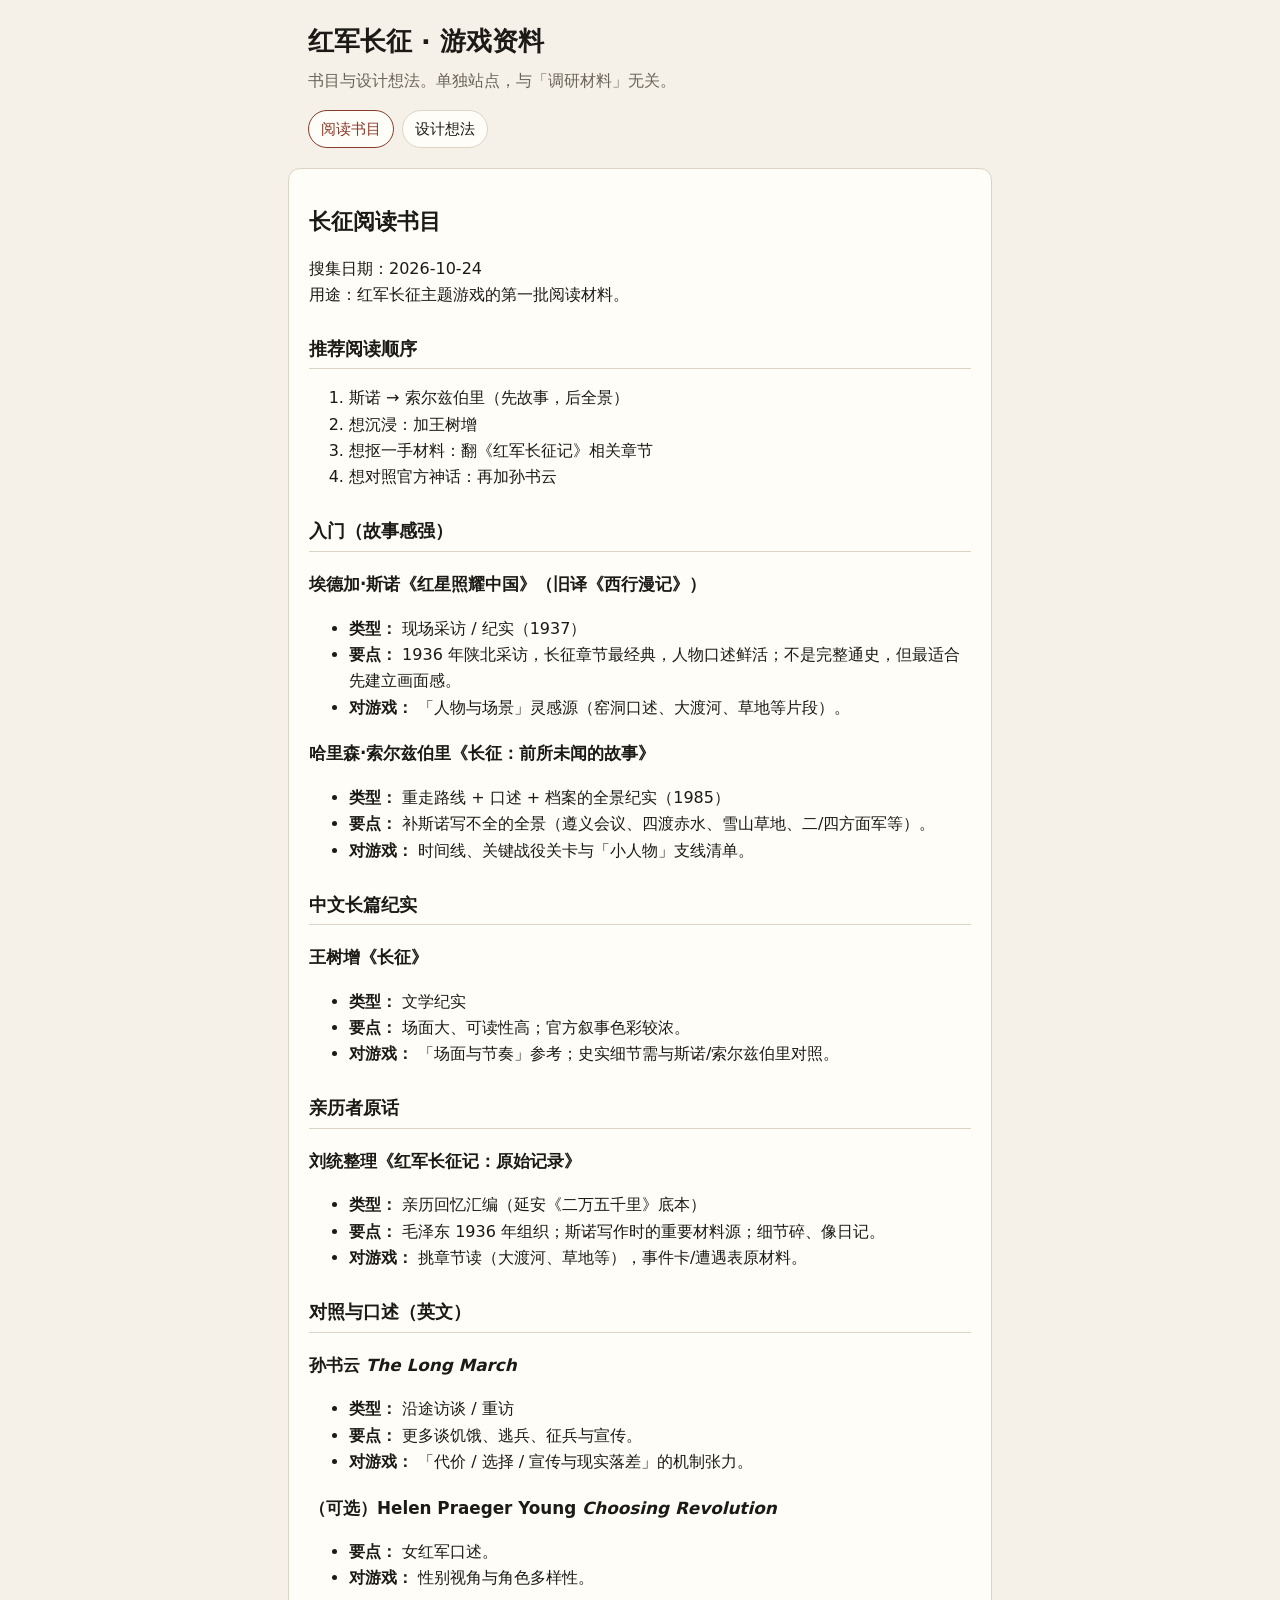
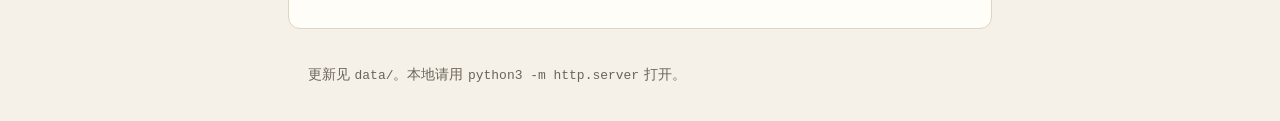
==== index.html @ 713641db "把长征游戏资料静态站放到仓库根目录 浏览器直接读 data/books.md 与 data/ideas.md；导航为阅读书目和设计想法；noindex，且不经 Jekyll。  Co-authored" ====
<!DOCTYPE html>
<html lang="zh-CN">
<head>
  <meta charset="utf-8" />
  <meta name="viewport" content="width=device-width, initial-scale=1" />
  <meta name="robots" content="noindex, nofollow" />
  <title>红军长征 · 游戏资料</title>
  <link rel="stylesheet" href="css/style.css" />
</head>
<body>
  <header class="site-header">
    <h1>红军长征 · 游戏资料</h1>
    <p class="tagline">书目与设计想法。单独站点，与「调研材料」无关。</p>
    <nav id="nav" class="nav"></nav>
  </header>
  <main id="main" class="main">
    <p class="muted">加载中…</p>
  </main>
  <footer class="site-footer">
    <p>更新见 <code>data/</code>。本地请用 <code>python3 -m http.server</code> 打开。</p>
  </footer>
  <script src="js/vendor/marked.umd.js"></script>
  <script src="js/app.js"></script>
</body>
</html>
---- css/style.css ----
:root {
  --bg: #f6f1e8;
  --ink: #1c1a16;
  --muted: #6b6458;
  --card: #fffdf8;
  --line: #ddd4c4;
  --accent: #8b3a2a;
}
* { box-sizing: border-box; }
body {
  margin: 0;
  font-family: "IBM Plex Sans", "Noto Sans SC", system-ui, sans-serif;
  background: var(--bg);
  color: var(--ink);
  line-height: 1.65;
}
.site-header, .main, .site-footer {
  max-width: 44rem;
  margin: 0 auto;
  padding: 1.25rem 1.25rem;
}
.site-header h1 { margin: 0 0 0.35rem; font-size: 1.6rem; }
.tagline { margin: 0 0 1rem; color: var(--muted); }
.nav { display: flex; flex-wrap: wrap; gap: 0.5rem; }
.nav a {
  text-decoration: none;
  color: var(--ink);
  background: var(--card);
  border: 1px solid var(--line);
  padding: 0.35rem 0.75rem;
  border-radius: 999px;
  font-size: 0.95rem;
}
.nav a.active { border-color: var(--accent); color: var(--accent); }
.main {
  background: var(--card);
  border: 1px solid var(--line);
  border-radius: 12px;
  min-height: 12rem;
}
.main h1 { font-size: 1.35rem; }
.main h2 { font-size: 1.15rem; margin-top: 1.6rem; border-bottom: 1px solid var(--line); padding-bottom: 0.25rem; }
.main h3 { font-size: 1.05rem; margin-top: 1.2rem; }
.muted { color: var(--muted); }
.site-footer { color: var(--muted); font-size: 0.9rem; }
code { font-size: 0.9em; }
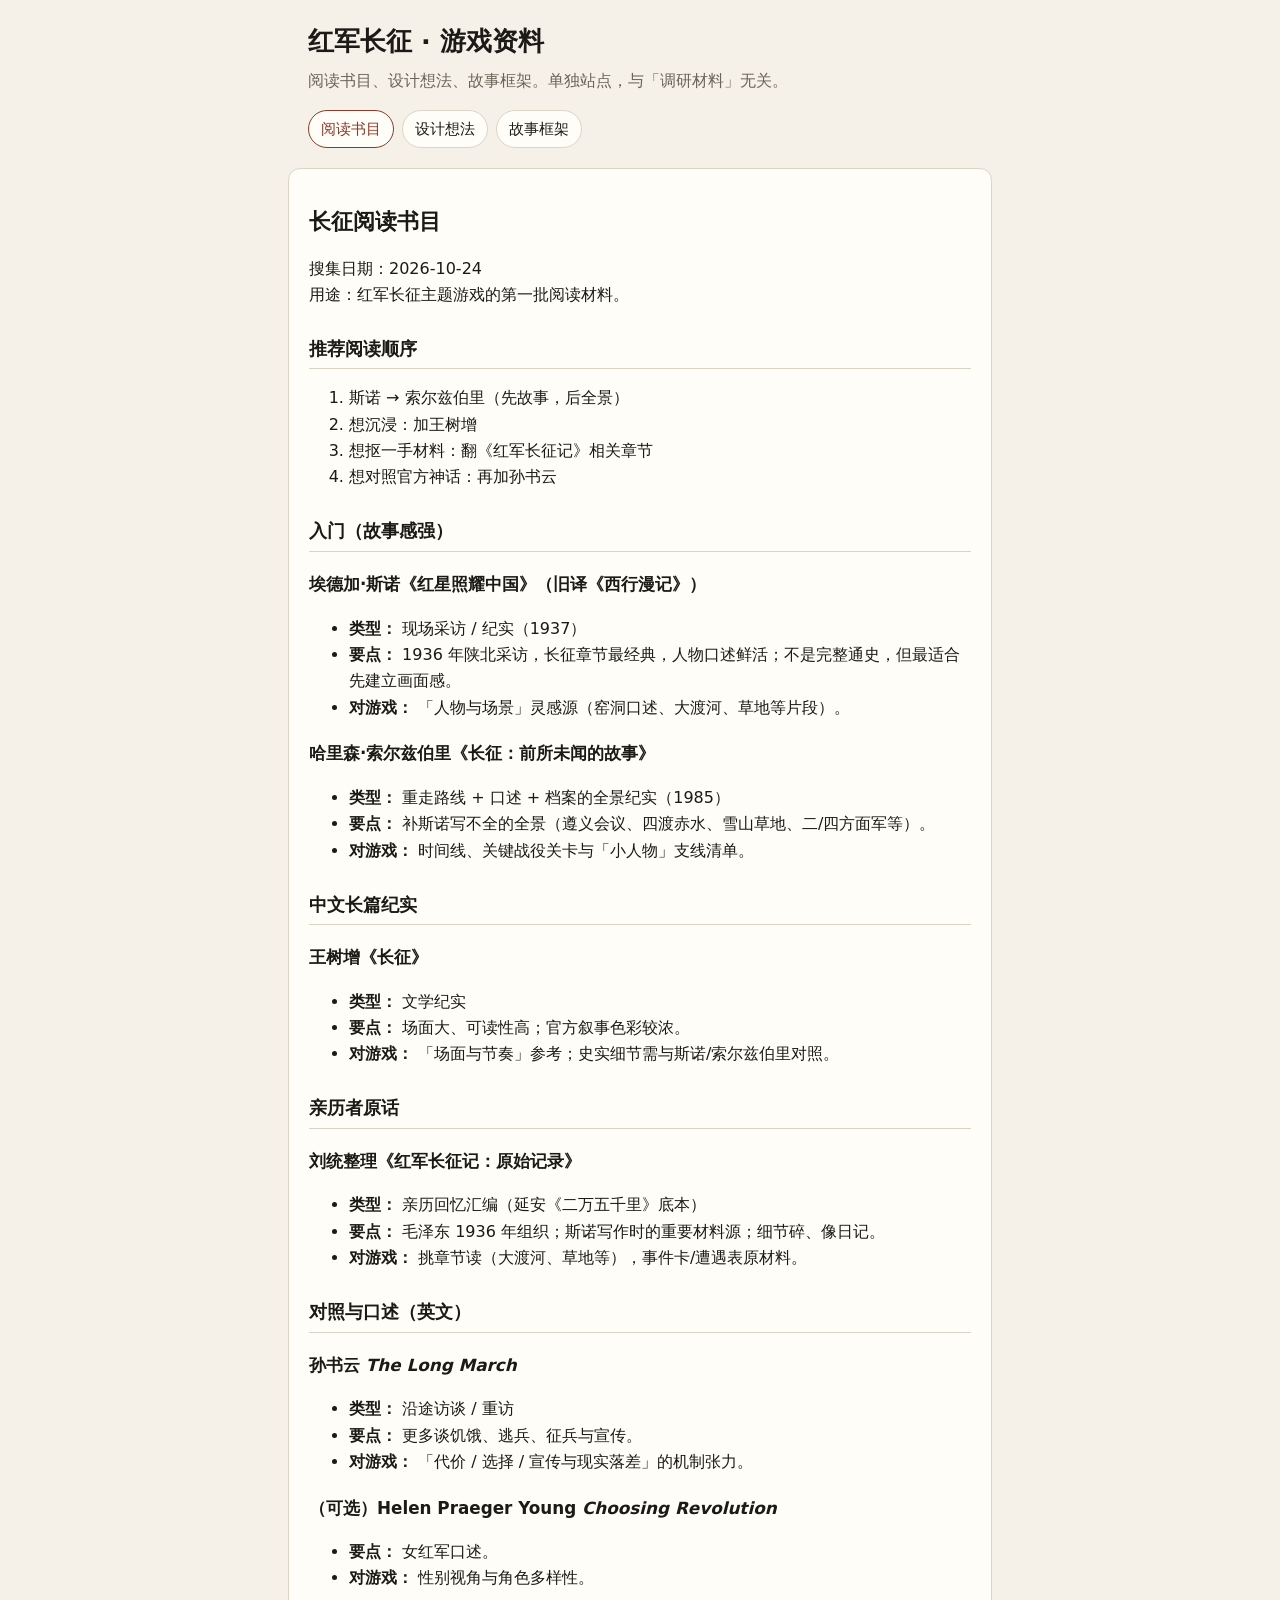
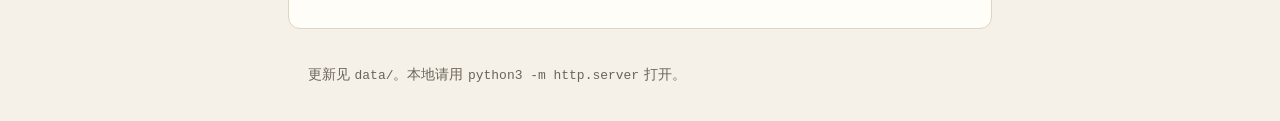
==== commit 18739ef6: "页头说明补上故事框架 站点不只是书目和设计想法，页头和 README 开篇一并写上阅读书目、设计想法、故事框架。  Co-authored-by: xingchen-ian <xingchen-ian" ====
--- a/index.html
+++ b/index.html
@@ -10,7 +10,7 @@
 <body>
   <header class="site-header">
     <h1>红军长征 · 游戏资料</h1>
-    <p class="tagline">书目与设计想法。单独站点，与「调研材料」无关。</p>
+    <p class="tagline">阅读书目、设计想法、故事框架。单独站点，与「调研材料」无关。</p>
     <nav id="nav" class="nav"></nav>
   </header>
   <main id="main" class="main">
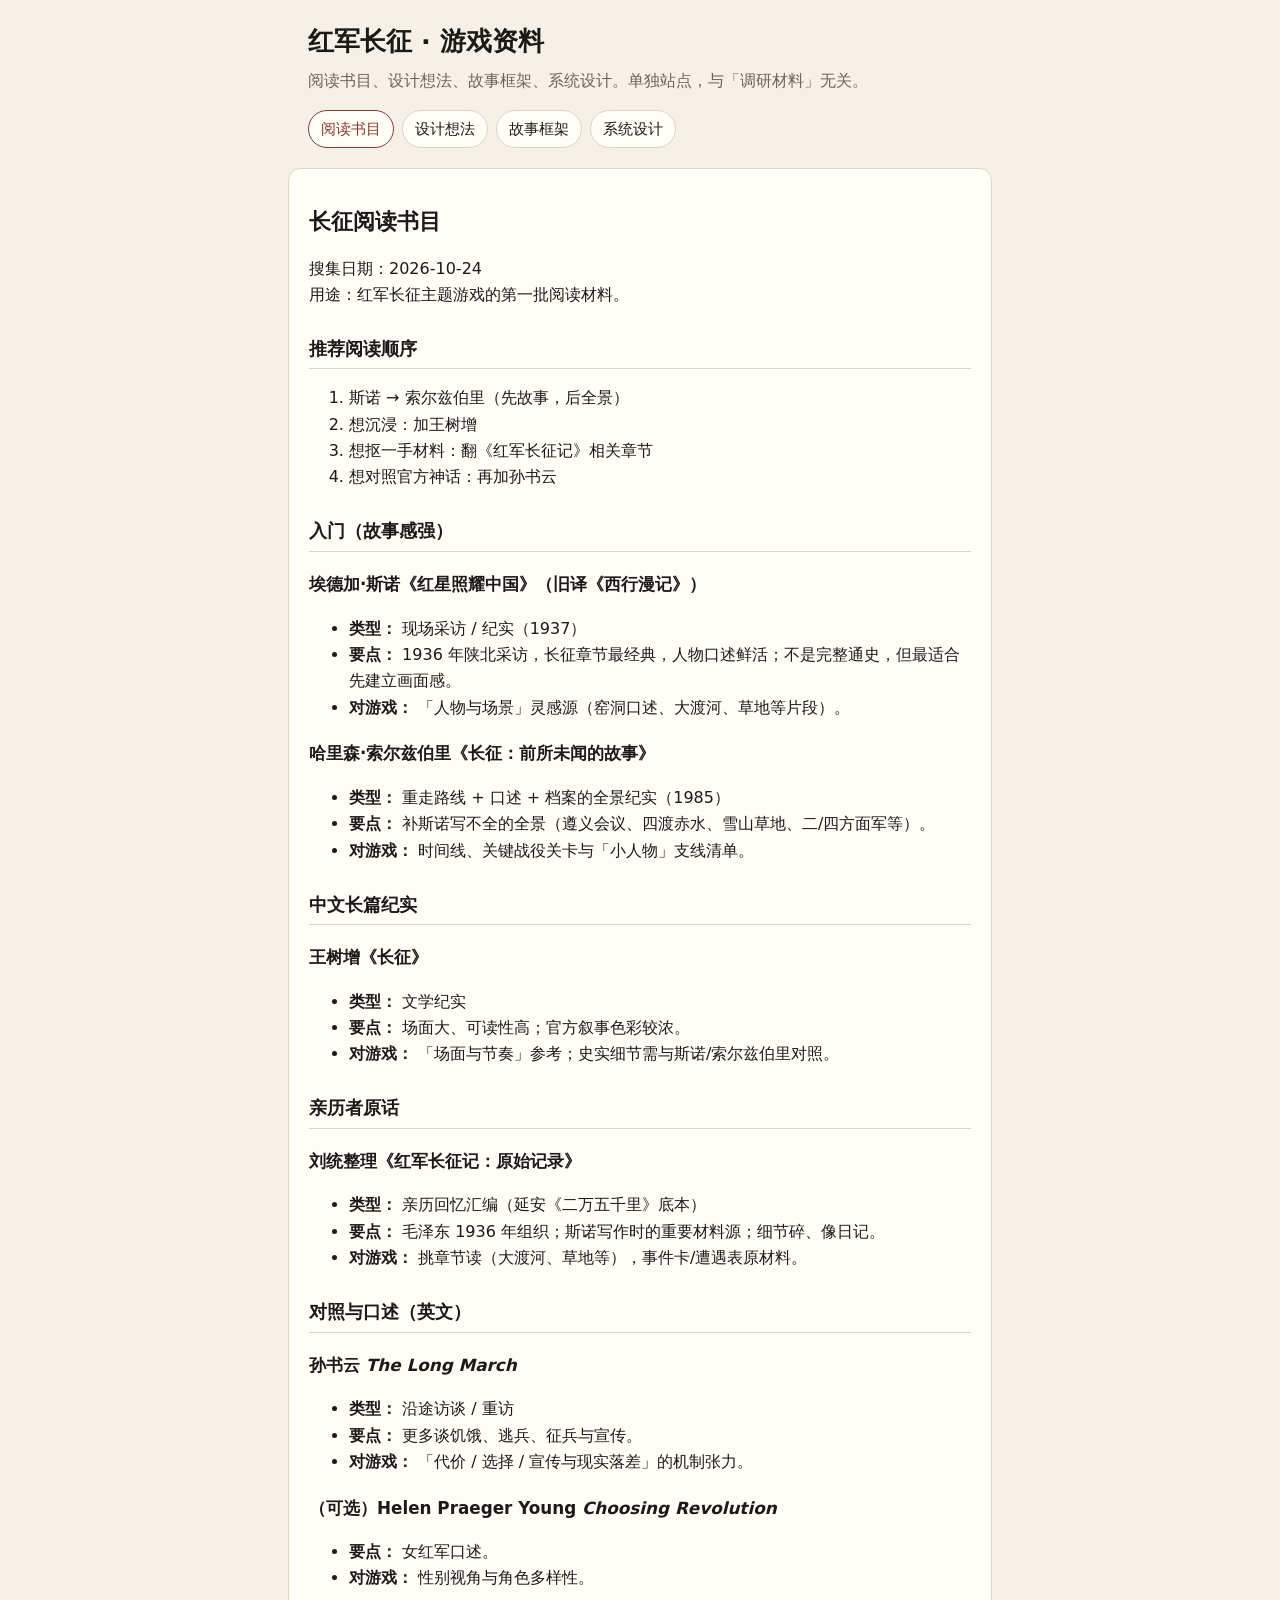
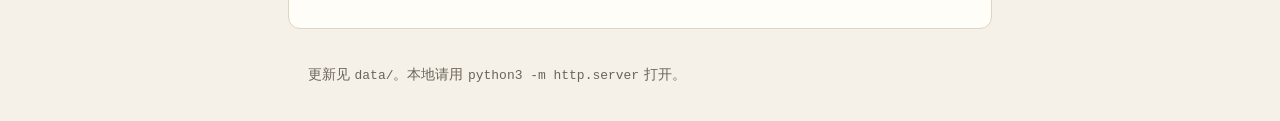
==== commit cea3efc2: "加入系统设计资料页 把系统设计总纲放进静态站第四项导航，页头和 README 一并写上系统设计。表格补上边框，方便在窄栏里读。  Co-authored-by: xingchen-ian <xingc" ====
--- a/index.html
+++ b/index.html
@@ -10,7 +10,7 @@
 <body>
   <header class="site-header">
     <h1>红军长征 · 游戏资料</h1>
-    <p class="tagline">阅读书目、设计想法、故事框架。单独站点，与「调研材料」无关。</p>
+    <p class="tagline">阅读书目、设计想法、故事框架、系统设计。单独站点，与「调研材料」无关。</p>
     <nav id="nav" class="nav"></nav>
   </header>
   <main id="main" class="main">
--- a/css/style.css
+++ b/css/style.css
@@ -44,3 +44,23 @@
 .muted { color: var(--muted); }
 .site-footer { color: var(--muted); font-size: 0.9rem; }
 code { font-size: 0.9em; }
+.main table {
+  width: 100%;
+  border-collapse: collapse;
+  font-size: 0.92rem;
+  margin: 0.75rem 0 1rem;
+}
+.main th,
+.main td {
+  border: 1px solid var(--line);
+  padding: 0.35rem 0.55rem;
+  text-align: left;
+  vertical-align: top;
+}
+.main th { background: #f3eee4; }
+.main pre {
+  overflow-x: auto;
+  background: var(--bg);
+  padding: 0.75rem 1rem;
+  border-radius: 8px;
+}
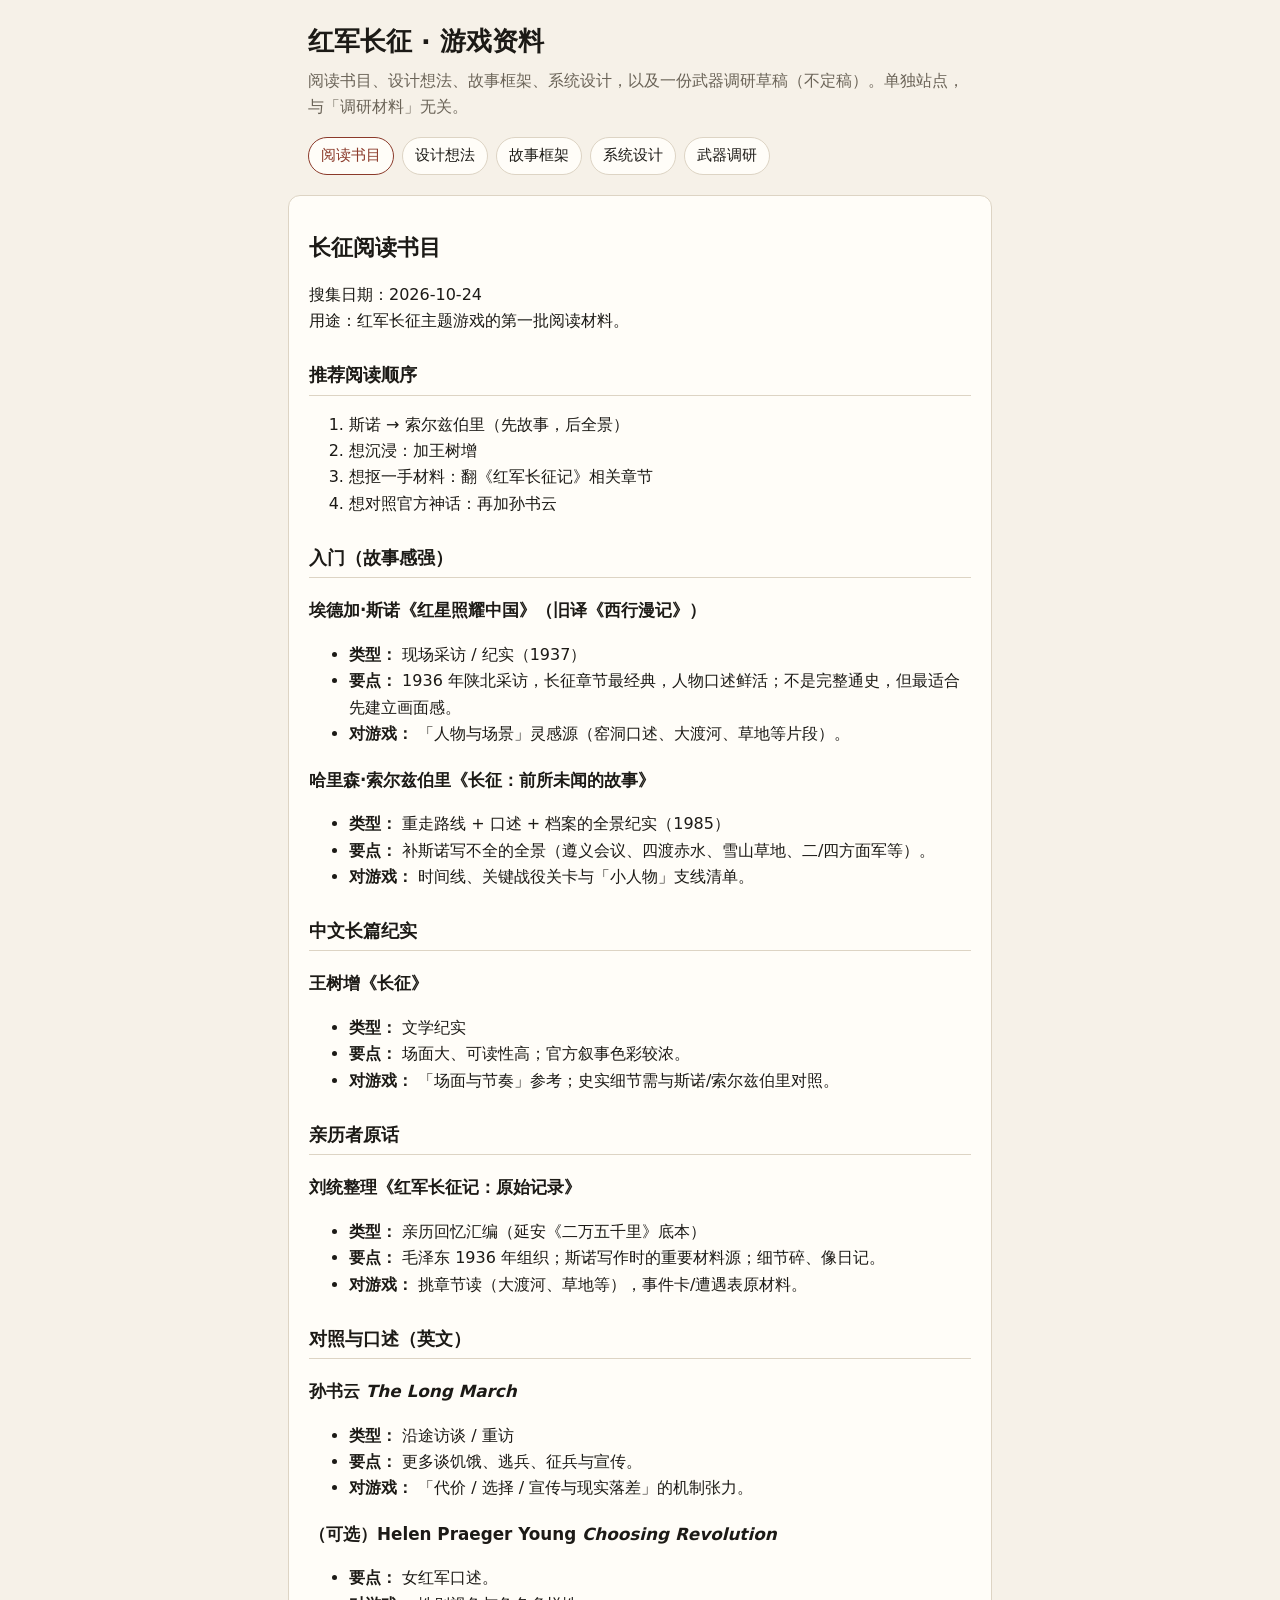
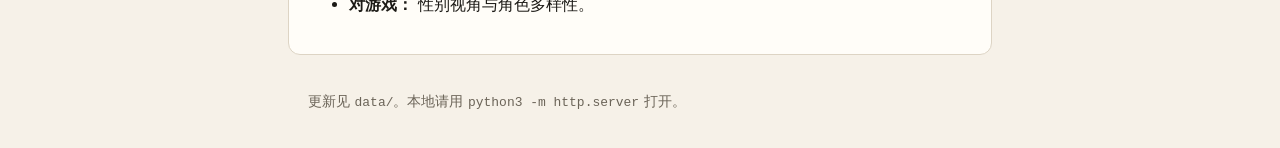
==== commit f4f3f683: "加入武器调研草稿页，并配上可核验许可的实物照片 资料站增加 #/weapons，正文沿用调研草稿，图片来自维基共享资源并写明作者与许可。  Co-authored-by: xingchen-ian <" ====
--- a/index.html
+++ b/index.html
@@ -10,7 +10,7 @@
 <body>
   <header class="site-header">
     <h1>红军长征 · 游戏资料</h1>
-    <p class="tagline">阅读书目、设计想法、故事框架、系统设计。单独站点，与「调研材料」无关。</p>
+    <p class="tagline">阅读书目、设计想法、故事框架、系统设计，以及一份武器调研草稿（不定稿）。单独站点，与「调研材料」无关。</p>
     <nav id="nav" class="nav"></nav>
   </header>
   <main id="main" class="main">
--- a/css/style.css
+++ b/css/style.css
@@ -58,9 +58,30 @@
   vertical-align: top;
 }
 .main th { background: #f3eee4; }
+.main th:first-child,
+.main td:first-child { width: 8.5em; }
 .main pre {
   overflow-x: auto;
   background: var(--bg);
   padding: 0.75rem 1rem;
   border-radius: 8px;
 }
+.main figure {
+  margin: 1rem 0 1.25rem;
+}
+.main figure img {
+  display: block;
+  width: 100%;
+  max-width: 100%;
+  height: auto;
+  background: var(--bg);
+  border: 1px solid var(--line);
+  border-radius: 8px;
+}
+.main figcaption {
+  margin-top: 0.45rem;
+  color: var(--muted);
+  font-size: 0.88rem;
+  line-height: 1.55;
+}
+.main figcaption a { color: var(--accent); }
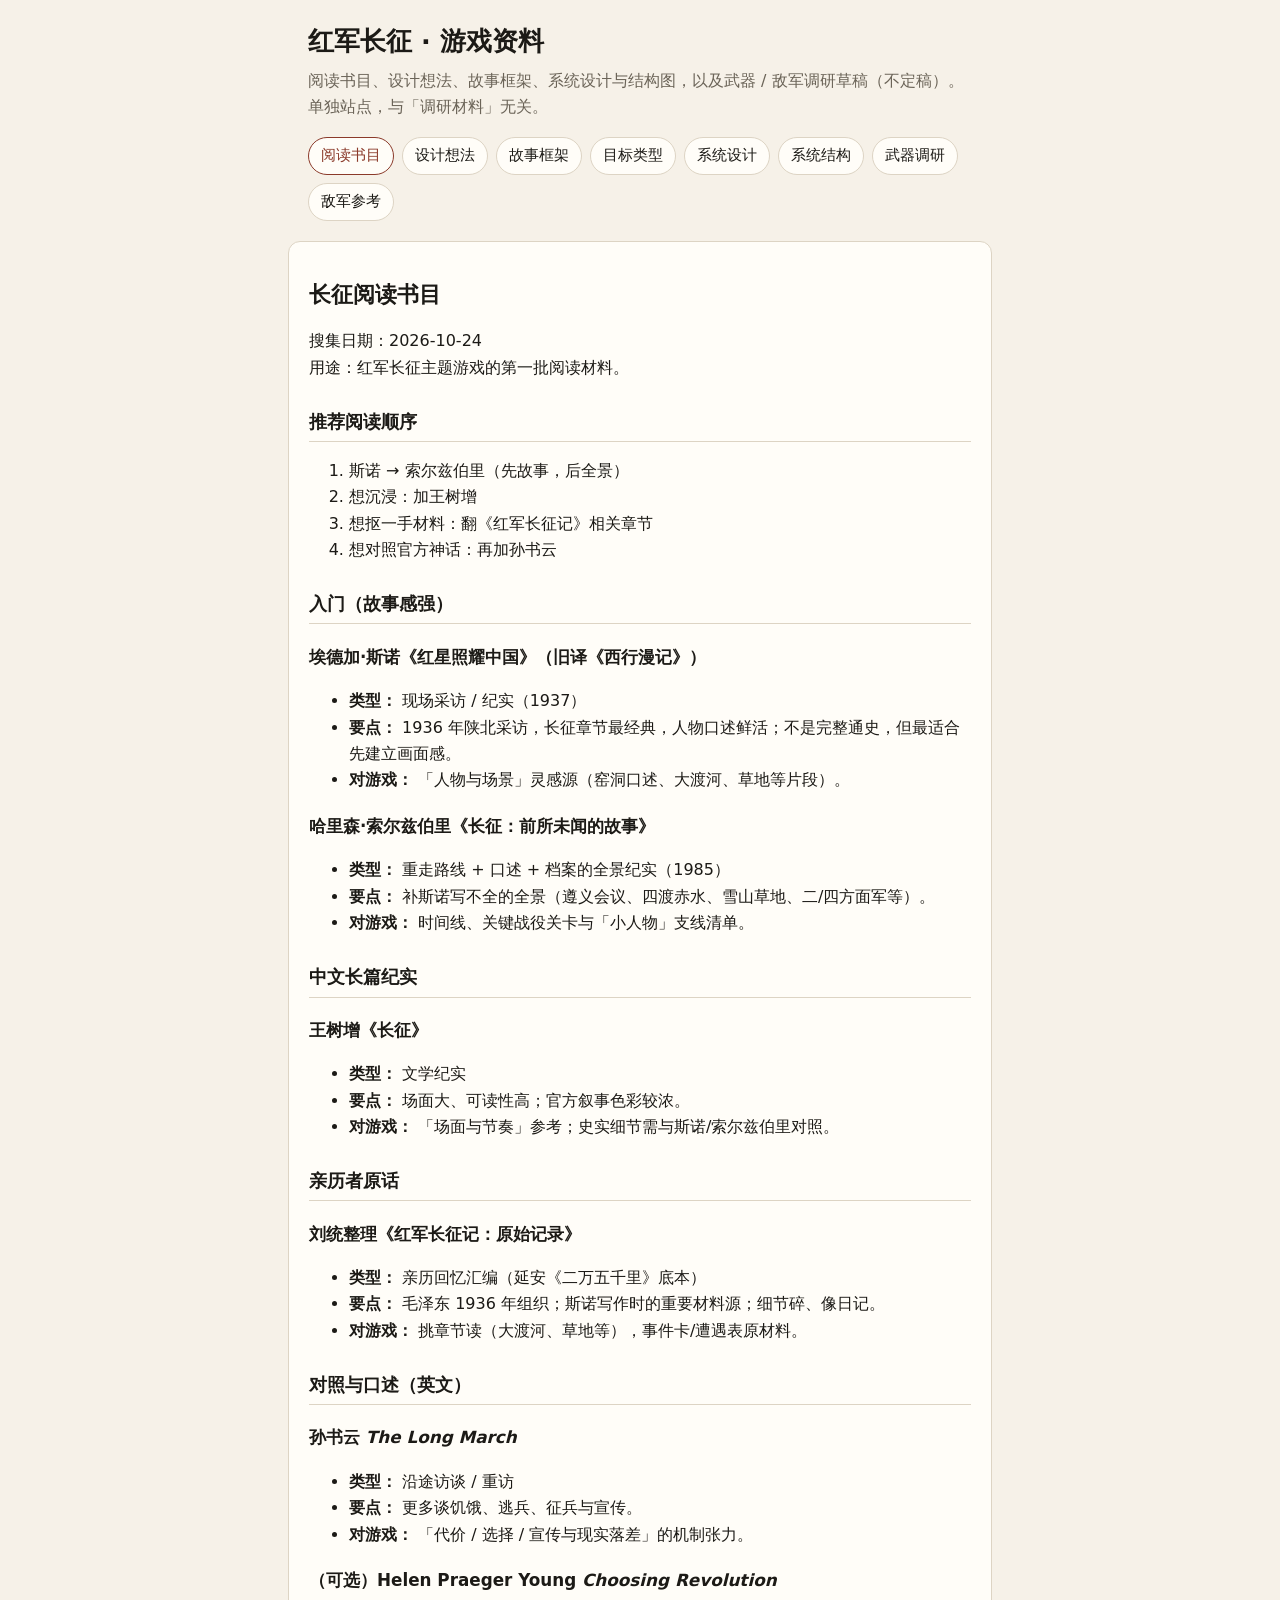
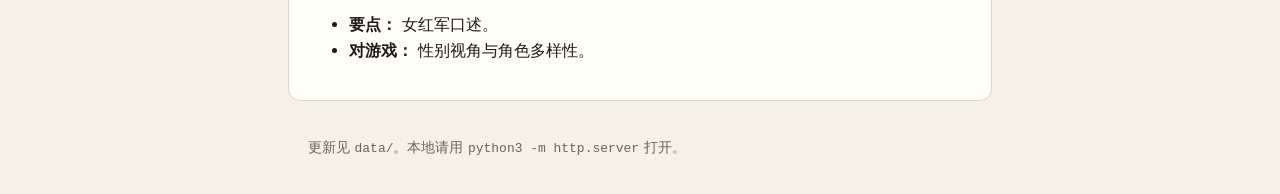
==== commit d7b9bb00: "资料站接入 Red Ribbon 系统结构图页 在现有 hash 路由 SPA 增加「系统结构」导航，复用站点壳并保留三层图、点选说明与对照表交互；不并入 web-proto 玩法代码。  Co-au" ====
--- a/index.html
+++ b/index.html
@@ -6,11 +6,12 @@
   <meta name="robots" content="noindex, nofollow" />
   <title>红军长征 · 游戏资料</title>
   <link rel="stylesheet" href="css/style.css" />
+  <link rel="stylesheet" href="css/system-map.css" />
 </head>
 <body>
   <header class="site-header">
     <h1>红军长征 · 游戏资料</h1>
-    <p class="tagline">阅读书目、设计想法、故事框架、系统设计，以及一份武器调研草稿（不定稿）。单独站点，与「调研材料」无关。</p>
+    <p class="tagline">阅读书目、设计想法、故事框架、系统设计与结构图，以及武器 / 敌军调研草稿（不定稿）。单独站点，与「调研材料」无关。</p>
     <nav id="nav" class="nav"></nav>
   </header>
   <main id="main" class="main">
--- a/css/system-map.css
+++ b/css/system-map.css
@@ -0,0 +1,414 @@
+/* System map page — scoped under .system-map-page; layer colors keep diagram meaning. */
+.system-map-page {
+  --sm-ink: #1c1a16;
+  --sm-muted: #6b6458;
+  --sm-line: #8a8376;
+  --sm-panel: #fffdf8;
+  --sm-core: #2f5d50;
+  --sm-core-bg: #e7f0ec;
+  --sm-pending: #8a5a2b;
+  --sm-pending-bg: #f6ecd9;
+  --sm-content: #3d4a6b;
+  --sm-content-bg: #e8ecf5;
+  --sm-done: #2f5d50;
+  --sm-partial: #8a5a2b;
+  --sm-todo: #6b4f63;
+  --sm-mono: "IBM Plex Mono", "SFMono-Regular", Menlo, Consolas, monospace;
+  color: var(--sm-ink);
+  line-height: 1.55;
+}
+
+.system-map-page a {
+  color: var(--accent, #8b3a2a);
+}
+
+.sm-hero {
+  margin-bottom: 1rem;
+}
+
+.sm-hero h1 {
+  margin: 0 0 0.45rem;
+  font-size: clamp(1.35rem, 2.5vw, 1.75rem);
+  letter-spacing: 0.02em;
+}
+
+.sm-hero p {
+  margin: 0;
+  max-width: 52rem;
+  color: var(--sm-muted);
+}
+
+.sm-toolbar {
+  display: flex;
+  flex-wrap: wrap;
+  gap: 0.75rem 1.25rem;
+  align-items: center;
+  margin: 0 0 1rem;
+  padding: 0.75rem 0.9rem;
+  background: #f3eee4;
+  border: 1px solid var(--line, #ddd4c4);
+  border-radius: 10px;
+}
+
+.sm-legend {
+  display: flex;
+  flex-wrap: wrap;
+  gap: 0.65rem 1rem;
+  font-size: 0.92rem;
+}
+
+.sm-legend-item {
+  display: inline-flex;
+  align-items: center;
+  gap: 0.4rem;
+}
+
+.sm-swatch {
+  width: 1.55rem;
+  height: 0.95rem;
+  border: 2px solid var(--sm-ink);
+  background: #fff;
+}
+
+.sm-swatch.done {
+  border-style: solid;
+  border-color: var(--sm-done);
+}
+
+.sm-swatch.partial {
+  border-style: dashed;
+  border-color: var(--sm-partial);
+  background: repeating-linear-gradient(
+    -45deg,
+    #fff,
+    #fff 3px,
+    #f3e6d4 3px,
+    #f3e6d4 6px
+  );
+}
+
+.sm-swatch.todo {
+  border-style: dashed;
+  border-color: var(--sm-todo);
+  opacity: 0.85;
+}
+
+.sm-hint {
+  color: var(--sm-muted);
+  font-size: 0.9rem;
+}
+
+.sm-layout {
+  display: grid;
+  grid-template-columns: minmax(0, 1.7fr) minmax(240px, 0.9fr);
+  gap: 1rem;
+  align-items: start;
+}
+
+@media (max-width: 920px) {
+  .sm-layout {
+    grid-template-columns: 1fr;
+  }
+}
+
+.sm-map-panel,
+.sm-detail-panel,
+.sm-table-section {
+  background: var(--sm-panel);
+  border: 1px solid var(--line, #ddd4c4);
+  border-radius: 10px;
+}
+
+.sm-map-panel {
+  padding: 0.85rem;
+  overflow-x: auto;
+}
+
+.sm-detail-panel {
+  position: sticky;
+  top: 0.75rem;
+  padding: 1rem 1.05rem 1.1rem;
+  min-height: 16rem;
+}
+
+.sm-detail-panel h2 {
+  margin: 0 0 0.55rem;
+  font-size: 1.05rem;
+  border: none;
+  padding: 0;
+}
+
+.sm-detail-empty {
+  color: var(--sm-muted);
+  font-size: 0.95rem;
+  margin: 0;
+}
+
+.sm-detail-meta {
+  display: flex;
+  flex-wrap: wrap;
+  gap: 0.4rem;
+  margin: 0.55rem 0 0.85rem;
+}
+
+.sm-badge {
+  display: inline-flex;
+  align-items: center;
+  gap: 0.3rem;
+  padding: 0.15rem 0.5rem;
+  border: 1.5px solid currentColor;
+  font-size: 0.82rem;
+  line-height: 1.3;
+  border-radius: 4px;
+}
+
+.sm-badge.done {
+  color: var(--sm-done);
+  border-style: solid;
+}
+
+.sm-badge.partial {
+  color: var(--sm-partial);
+  border-style: dashed;
+}
+
+.sm-badge.todo {
+  color: var(--sm-todo);
+  border-style: dashed;
+}
+
+.sm-badge.layer {
+  color: var(--sm-muted);
+  border-color: var(--sm-line);
+}
+
+.sm-detail-panel dl {
+  margin: 0;
+}
+
+.sm-detail-panel dt {
+  margin-top: 0.65rem;
+  color: var(--sm-muted);
+  font-size: 0.82rem;
+}
+
+.sm-detail-panel dd {
+  margin: 0.15rem 0 0;
+}
+
+.sm-detail-panel code,
+.sm-file {
+  font-family: var(--sm-mono);
+  font-size: 0.86em;
+  background: #f1ebe0;
+  padding: 0.05rem 0.28rem;
+  border-radius: 3px;
+}
+
+svg.sm-svg {
+  width: 100%;
+  min-width: 720px;
+  height: auto;
+  display: block;
+}
+
+.sm-layer-box {
+  fill: #fffdf8;
+  stroke-width: 2.2;
+}
+
+.sm-layer-box.core {
+  stroke: var(--sm-core);
+  fill: var(--sm-core-bg);
+}
+
+.sm-layer-box.pending {
+  stroke: var(--sm-pending);
+  fill: var(--sm-pending-bg);
+  stroke-dasharray: 7 5;
+}
+
+.sm-layer-box.content {
+  stroke: var(--sm-content);
+  fill: var(--sm-content-bg);
+}
+
+.sm-layer-title {
+  font-size: 16px;
+  font-weight: 700;
+  fill: var(--sm-ink);
+}
+
+.sm-layer-sub {
+  font-size: 12px;
+  fill: var(--sm-muted);
+}
+
+.sm-mod {
+  cursor: pointer;
+}
+
+.sm-mod rect {
+  stroke-width: 2;
+  transition: filter 0.15s ease;
+}
+
+.sm-mod.done rect {
+  stroke: var(--sm-done);
+  stroke-dasharray: none;
+  fill: #fff;
+}
+
+.sm-mod.partial rect {
+  stroke: var(--sm-partial);
+  stroke-dasharray: 5 4;
+  fill: #fffaf2;
+}
+
+.sm-mod.todo rect {
+  stroke: var(--sm-todo);
+  stroke-dasharray: 4 4;
+  fill: #faf7fb;
+  opacity: 0.95;
+}
+
+.sm-mod:hover rect,
+.sm-mod:focus-visible rect,
+.sm-mod.active rect {
+  filter: drop-shadow(0 2px 0 rgba(28, 26, 22, 0.18));
+  stroke-width: 2.8;
+}
+
+.sm-mod:focus {
+  outline: none;
+}
+
+.sm-mod text {
+  fill: var(--sm-ink);
+  font-size: 12.5px;
+  pointer-events: none;
+}
+
+.sm-status-label {
+  font-size: 11px;
+  fill: var(--sm-muted);
+}
+
+.sm-file-label {
+  font-size: 10.5px;
+  fill: #6f695e;
+  font-family: var(--sm-mono);
+}
+
+.sm-edge {
+  fill: none;
+  stroke: var(--sm-line);
+  stroke-width: 1.6;
+  marker-end: url(#sm-arrow);
+}
+
+.sm-edge.strong {
+  stroke: var(--sm-core);
+  stroke-width: 2;
+}
+
+.sm-edge.dashed {
+  stroke-dasharray: 5 4;
+  stroke: var(--sm-pending);
+}
+
+.sm-edge.content {
+  stroke: var(--sm-content);
+  stroke-dasharray: 3 4;
+}
+
+.sm-edge-label {
+  font-size: 11px;
+  fill: var(--sm-muted);
+}
+
+.sm-open-note {
+  font-size: 11.5px;
+  fill: var(--sm-muted);
+}
+
+.sm-table-section {
+  margin-top: 1.15rem;
+  padding: 1rem 1.05rem 1.15rem;
+}
+
+.sm-table-section h2 {
+  margin: 0 0 0.35rem;
+  font-size: 1.15rem;
+  border: none;
+  padding: 0;
+}
+
+.sm-table-section > p {
+  margin: 0 0 0.85rem;
+  color: var(--sm-muted);
+}
+
+.sm-table-wrap {
+  overflow-x: auto;
+}
+
+.sm-table-section table {
+  width: 100%;
+  border-collapse: collapse;
+  font-size: 0.94rem;
+  margin: 0;
+}
+
+.sm-table-section th,
+.sm-table-section td {
+  border: 1px solid rgba(138, 131, 118, 0.45);
+  padding: 0.55rem 0.65rem;
+  text-align: left;
+  vertical-align: top;
+  width: auto;
+}
+
+.sm-table-section th {
+  background: #efe8db;
+  font-weight: 650;
+}
+
+.sm-table-section tr:nth-child(even) td {
+  background: #faf7f0;
+}
+
+.sm-should-not {
+  color: #6b3b3b;
+}
+
+.sm-footer {
+  margin-top: 1.1rem;
+  padding: 0.85rem 0 0;
+  color: var(--sm-muted);
+  font-size: 0.88rem;
+  border-top: 1px solid var(--line, #ddd4c4);
+}
+
+.sm-footer p {
+  margin: 0;
+}
+
+.sm-footer code {
+  font-family: var(--sm-mono);
+  font-size: 0.9em;
+}
+
+/* Wider shell when system map is active */
+body.page-system-map .site-header,
+body.page-system-map .main,
+body.page-system-map .site-footer {
+  max-width: min(1180px, calc(100% - 2rem));
+}
+
+body.page-system-map .main {
+  background: transparent;
+  border: none;
+  border-radius: 0;
+  padding: 0.5rem 1.25rem 1.5rem;
+}
